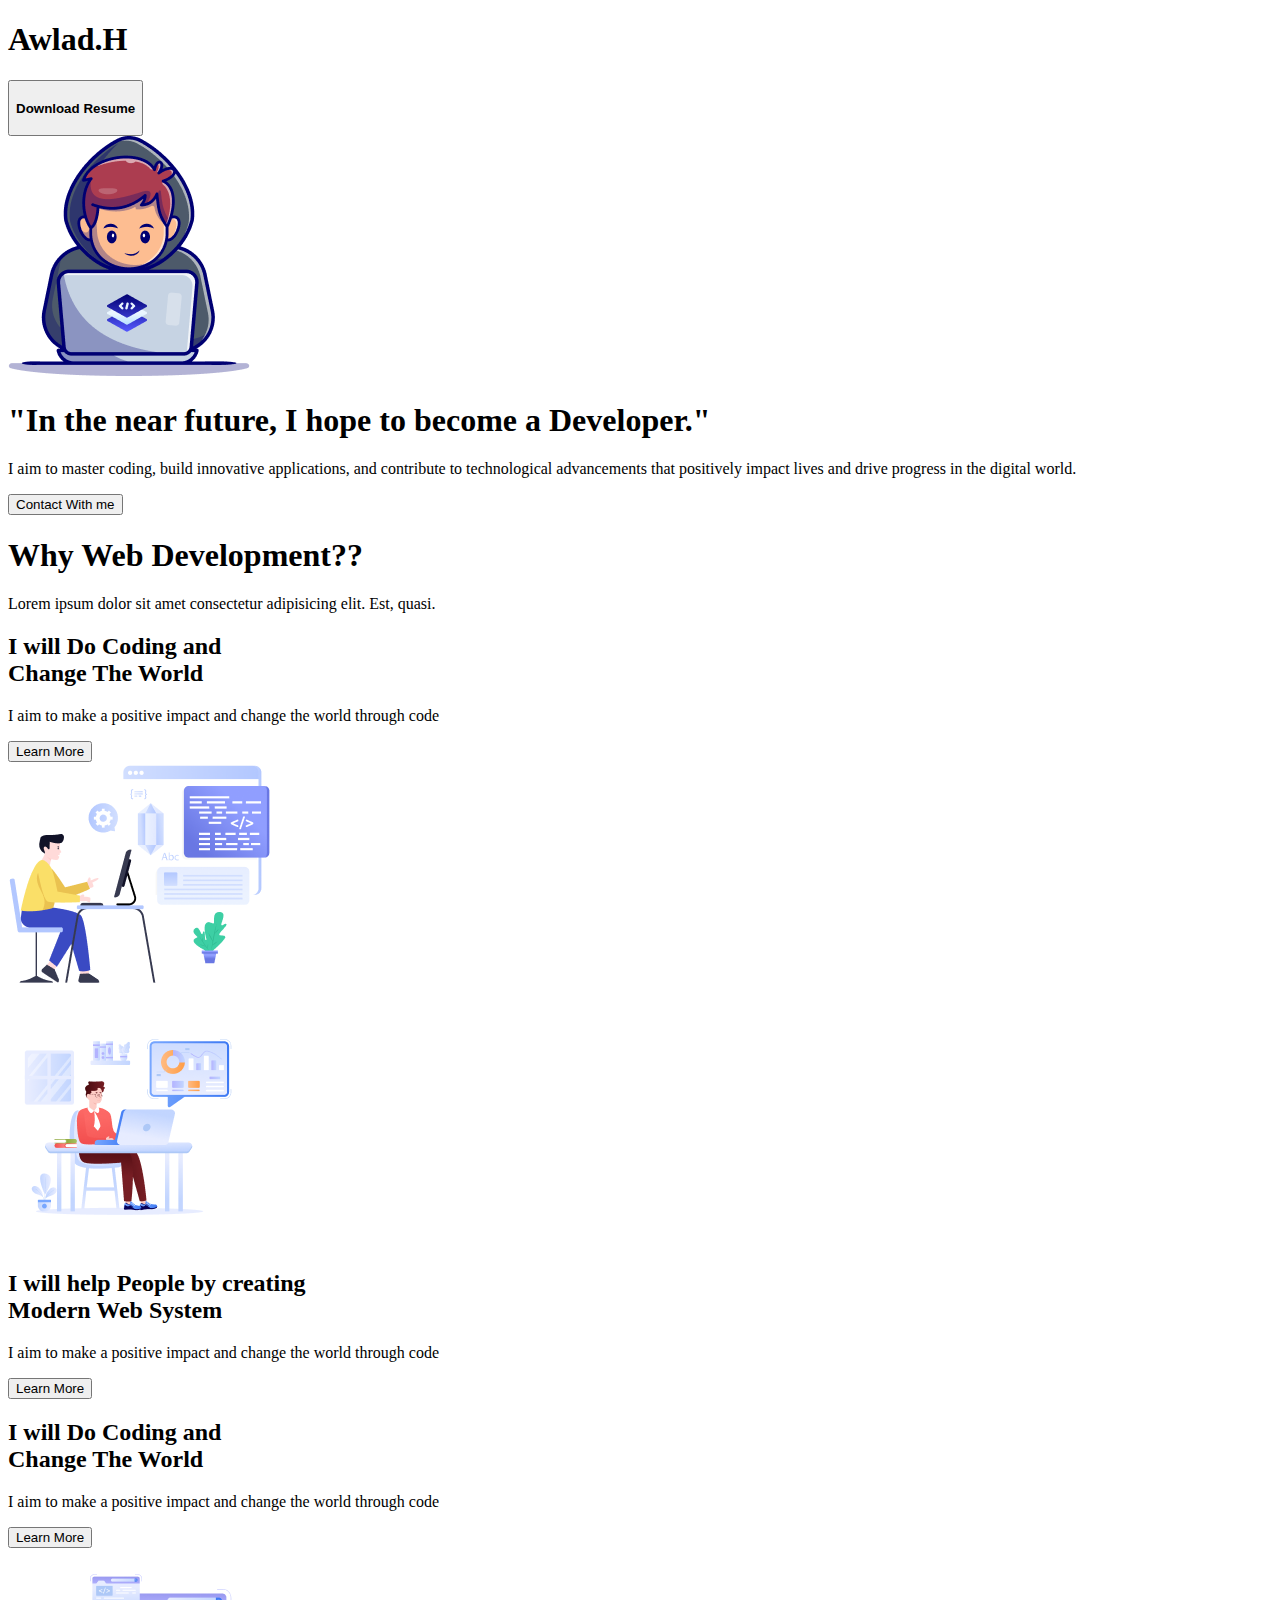
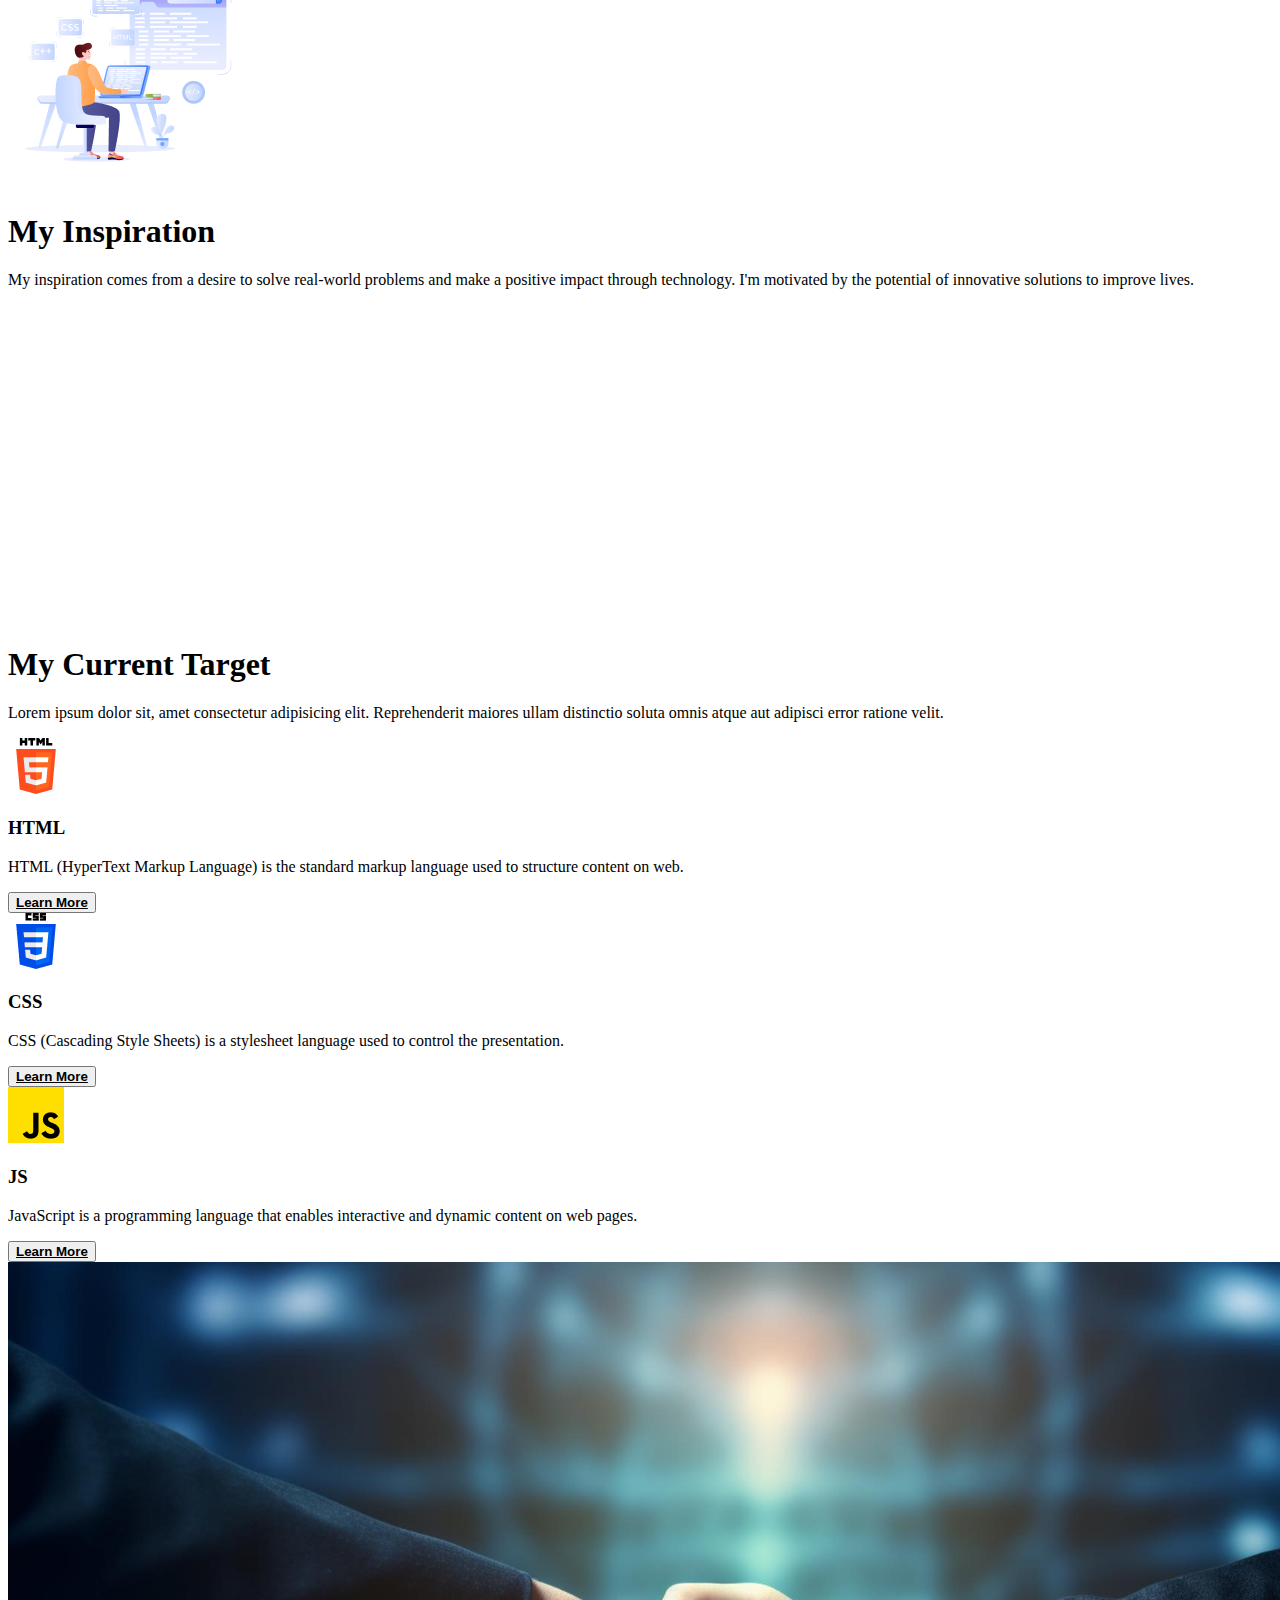
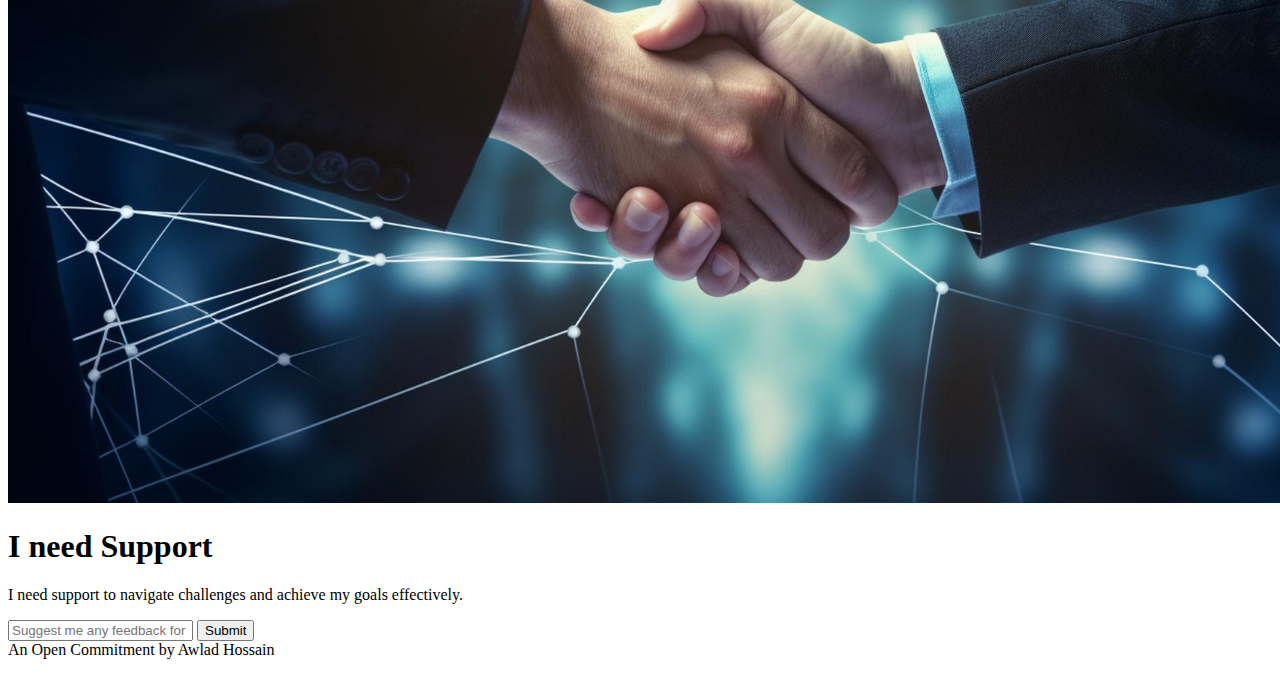
==== Assignment1/index.html @ 0285eeae "first commit" ====
<!DOCTYPE html>
<html lang="en">
<head>
    <meta charset="UTF-8">
    <meta name="viewport" content="width=device-width, initial-scale=1.0">
    <title>Awlad.H Portfolio</title>
    <link rel="stylesheet" href="css/styles.css">
</head>
<body>
    <header> 
        <!--nav start-->
        <div class="navbar-wrapper">
            <nav  class="navbar-main">
                <div>
                    <h1>Awlad.H</h1>
                </div>
                <div>
                    <button class="nav-menu-button"><h4>Download Resume</h4></button>
                </div>
            </nav>
        </div>
    </header>
        <!--nav end-->
        <!--banner start-->
        <main class="main-content">
            <div class="banner">
            <div class="banner-main">
            </div>
                <div class="banner-child">
                    <img src="Assets/Group.png">
                </div>
                <div class="banner-child">
                    <h1>"In the near future, I hope to 
                        become a Developer."</h1>
                    <p>I aim to master coding, build innovative applications, and contribute to technological advancements that positively impact lives and drive progress in the digital world.</p>
                <button>Contact With me</button>
                </div>
            </div>
        
        <!--banner end-->

            <div class="why-web-total">
                <div class="why-web">
                    <h1>Why Web Development??</h1>
                    <p class="text">Lorem ipsum dolor sit amet consectetur adipisicing elit. Est, quasi.</p>
                
                    <div class="groups">
                        <div class="groups-childs">
                        <h2>I will Do Coding and<br>Change The World</h2>
                        <p class="groups-childs-text">I aim to make a positive impact and change the world through code</p>
                        <button>Learn More</button>
                        </div>
                        <div class="groups-childs">
                            <img src="Assets/Layer_1.png" alt="">
                        </div>
                        </div>
                        <div class="groups">
                        <div class="groups-childs">
                            <img src="Assets/Group 3.png" alt="">
                        </div>
                        <h2>I will help People by creating<br>
                            Modern Web System</h2>
                        <p class="groups-childs-text">I aim to make a positive impact and change the world through code</p>
                        <button>Learn More</button>
                        </div>
                        <div class="groups">
                        <div class="groups-childs">
                        <h2>I will Do Coding and<br>Change The World</h2>
                        <p class="groups-childs-text">I aim to make a positive impact and change the world through code</p>
                        <button>Learn More</button>
                        </div>
                        <div class="groups-childs">
                            <img src="Assets/Group 4.png" alt="">
                        </div>
                    </div>
                    
                </div>
            </div>
            <div class="my_inspiration" >
                <h1>My Inspiration</h1>
                <p>My inspiration comes from a desire to solve real-world problems and make a positive impact through technology. I'm motivated by the potential of innovative solutions to improve lives.</p>
                <div class="video">
                    <iframe width="560" height="315" src="https://www.youtube.com/embed/DGHn2uOAVCE?si=MpO9WrohnijeNtgk" title="YouTube video player" frameborder="0" allow="accelerometer; autoplay; clipboard-write; encrypted-media; gyroscope; picture-in-picture; web-share" referrerpolicy="strict-origin-when-cross-origin" allowfullscreen></iframe>
                </div>
            </div>
        
                <div class="My-Current-Target">
                <div class="content-container">
                <h1>My Current Target</h1>
                <p>Lorem ipsum dolor sit, amet consectetur adipisicing elit. Reprehenderit maiores ullam distinctio soluta omnis atque aut adipisci error ratione velit.</p>
                </div>
                <div class="box-container">
                    <div class="red-container">
                        <img src="Assets/html.png" alt="">
                        <h3>HTML</h3>
                        <p>HTML (HyperText Markup Language) is the standard markup language used to structure content on web.</p>
                        <button><b><u>Learn More</u></b></button>
                    </div>
                    <div class="blue-container">
                        <img src="Assets/css.png" alt="">
                        <h3>CSS</h3>
                        <p>CSS (Cascading Style Sheets) is a stylesheet language used to control the presentation.</p>
                        <button><b><u>Learn More</u></b></button>
                    </div>
                    <div class="yellow-container">
                        <img src="Assets/js.png" alt="">
                        <h3>JS</h3>
                        <p>JavaScript is a programming language that enables interactive and dynamic content on web pages.</p>
                        <button><b><u>Learn More</u></b></button>
                    </div>
    
                </div>
                </div>
                <div class="I-need-Support-content">
                    <img src="Assets/handshake.jpg" alt="">
                      <h1>I need Support</h1>
                      <p>
                        I need support to navigate challenges and achieve my goals effectively.
                      </p>
                      <form action="" class="feedback">
                          <input type="text" required placeholder="Suggest me any feedback for me">
                          <button class="submit-btn">Submit</button>
                        </form>

                        <div class="footer">
                            <div>An Open Commitment by Awlad Hossain</div>
                            <div><img src="">
                                <img src="">
                                <img src=""></div>
                            
                        </div>
                </div>


                
    
</body>
</html>
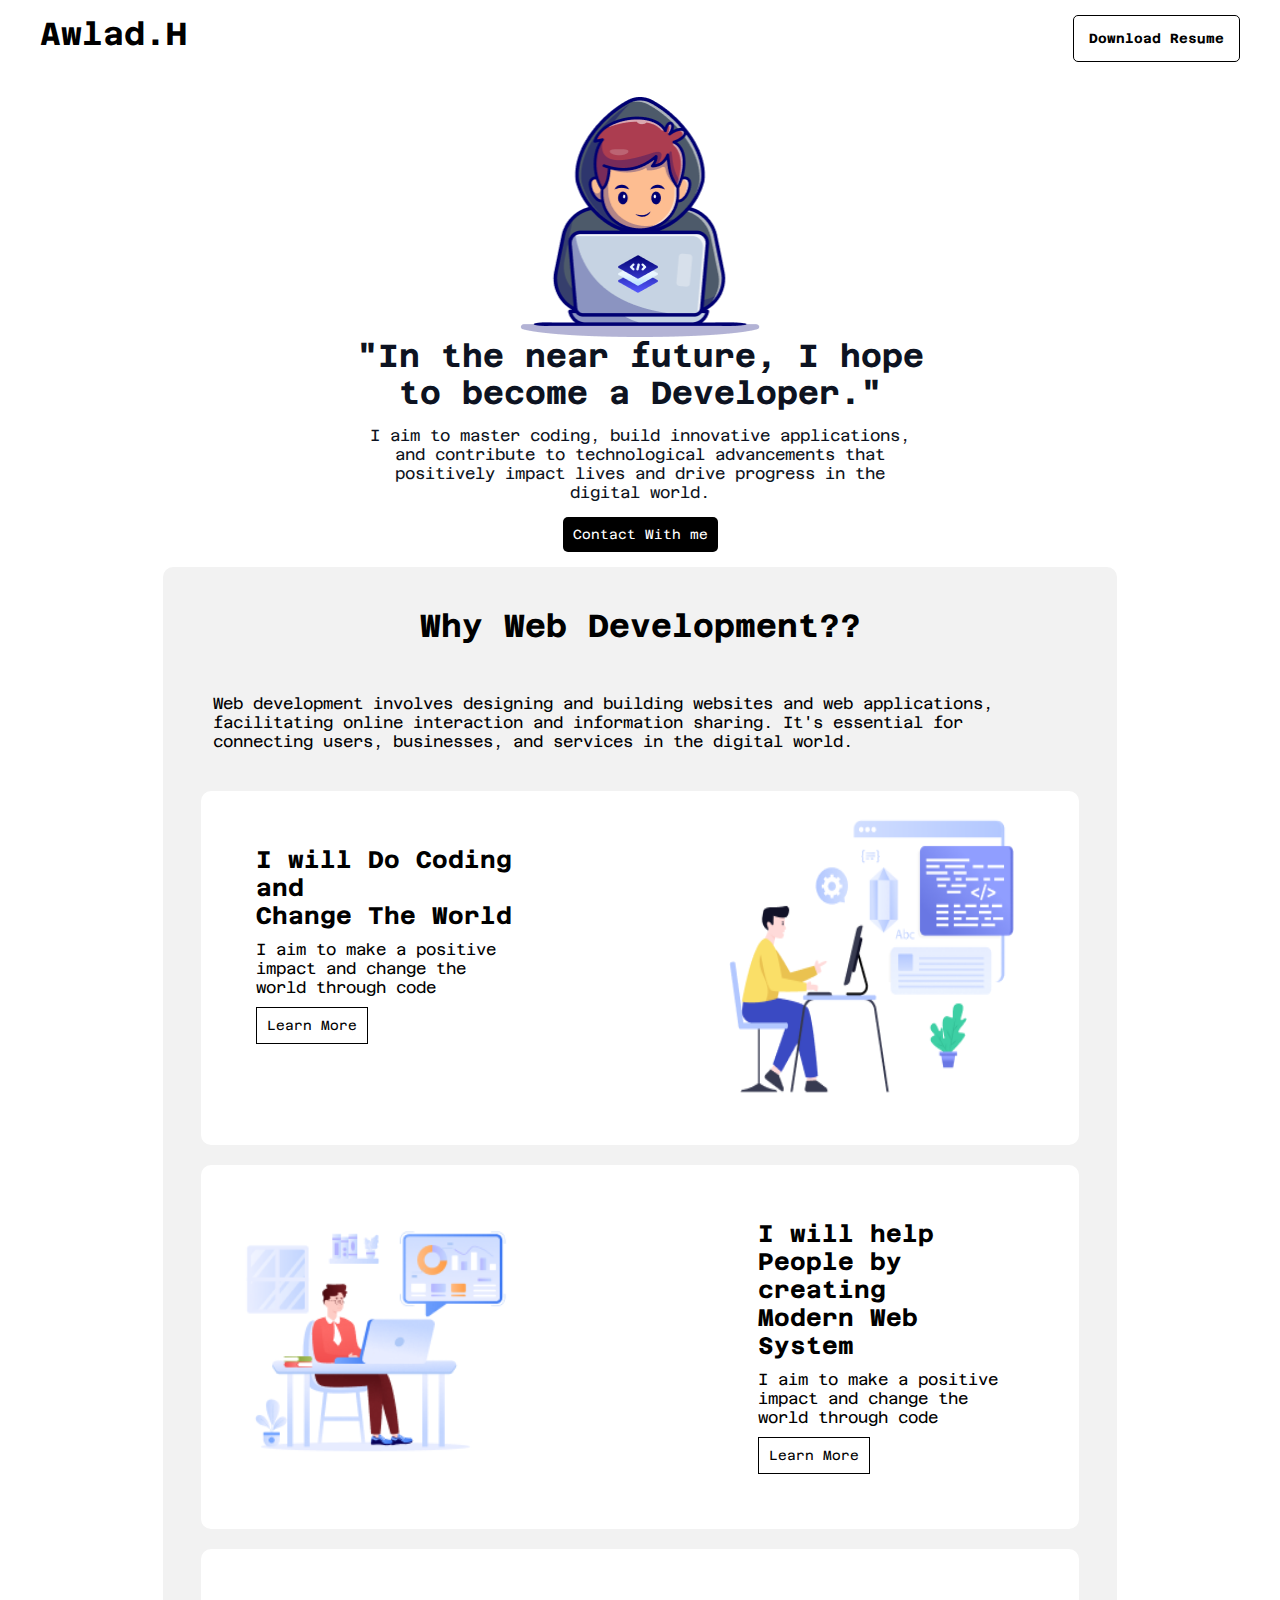
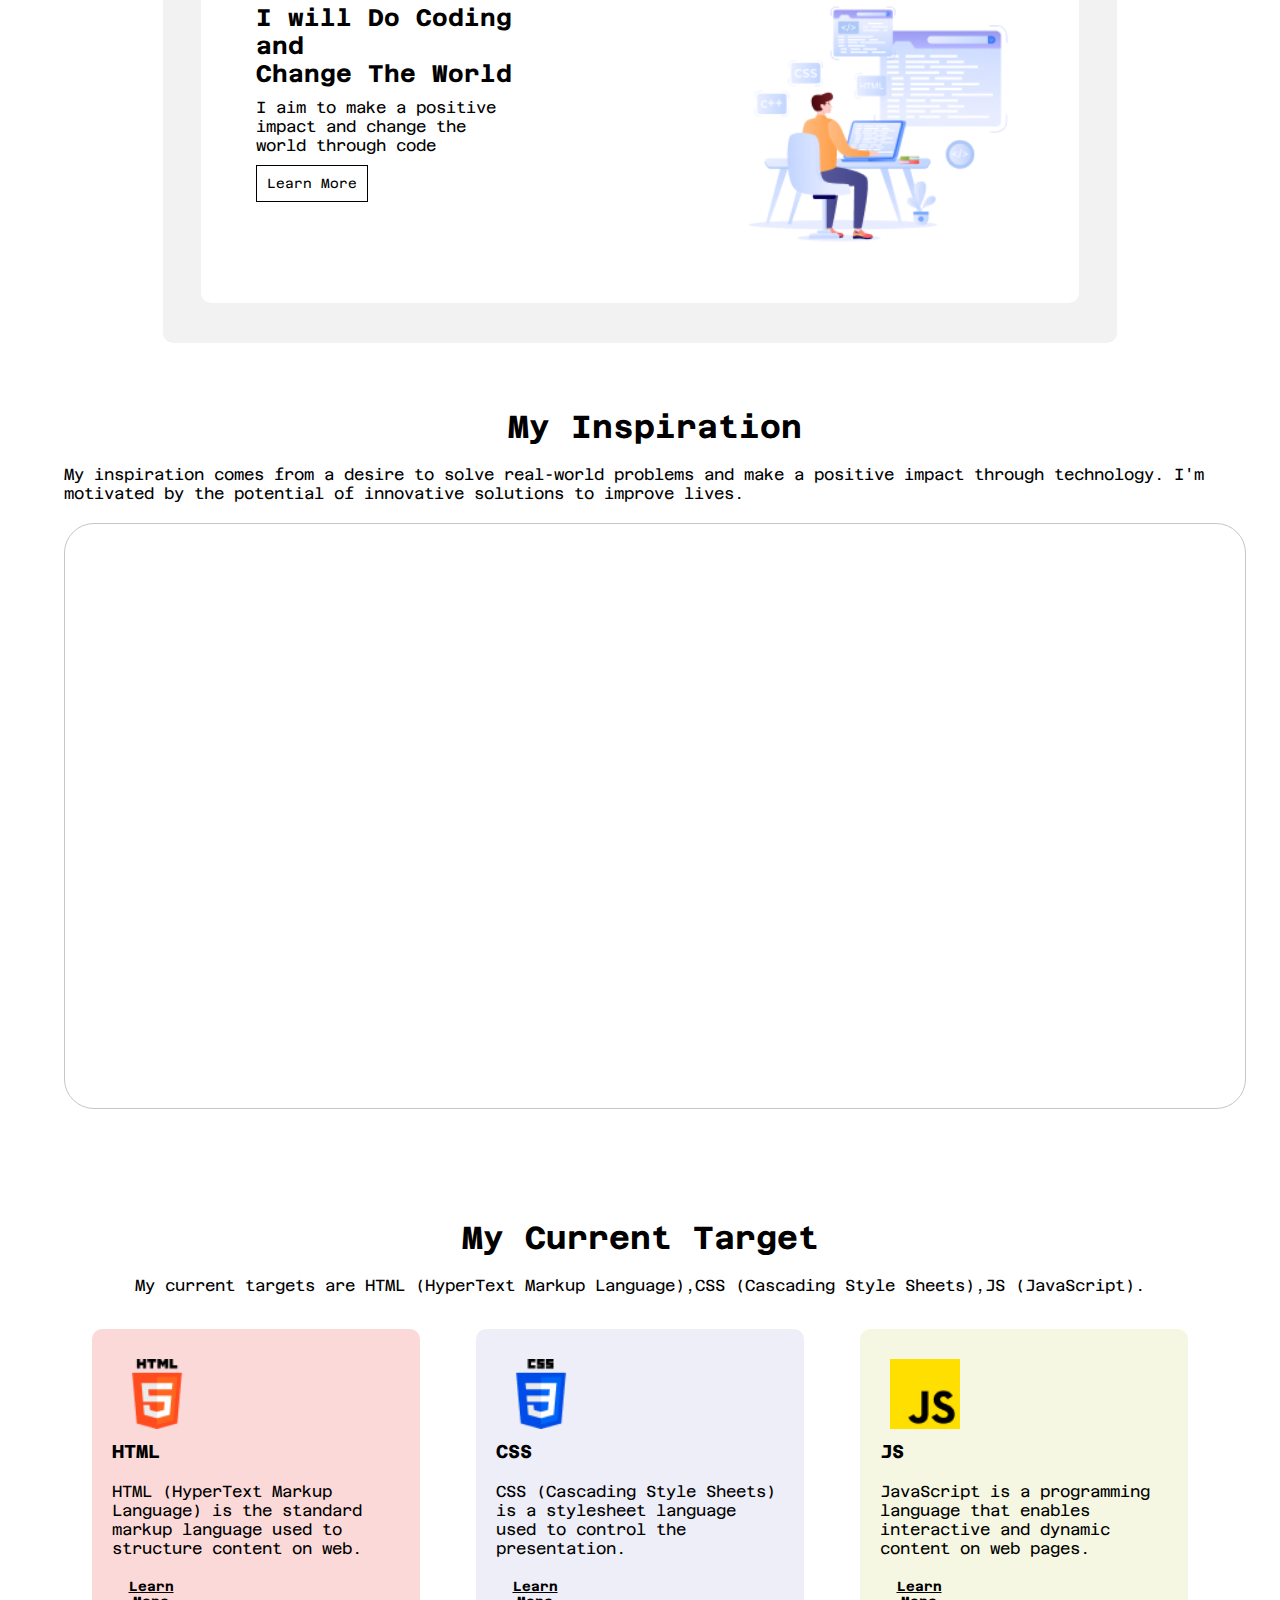
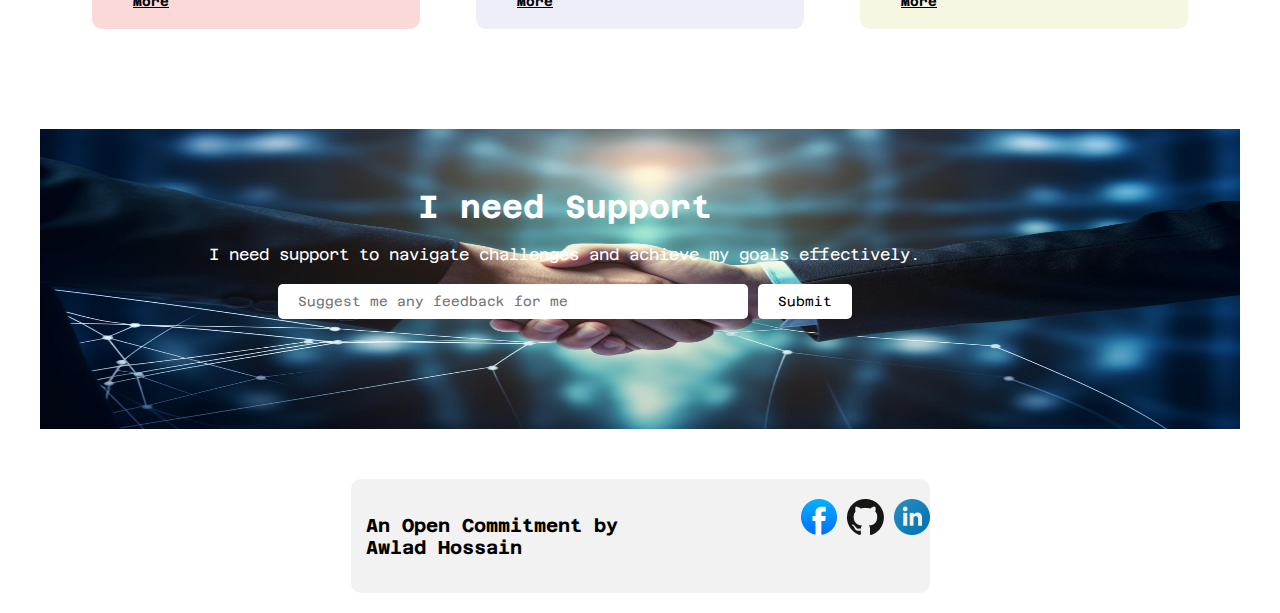
==== commit da99ca4f: "modified html,css" ====
--- a/Assignment1/index.html
+++ b/Assignment1/index.html
@@ -4,7 +4,7 @@
     <meta charset="UTF-8">
     <meta name="viewport" content="width=device-width, initial-scale=1.0">
     <title>Awlad.H Portfolio</title>
-    <link rel="stylesheet" href="css/styles.css">
+    <link rel="stylesheet" href="styles.css">
 </head>
 <body>
     <header> 
@@ -42,32 +42,40 @@
             <div class="why-web-total">
                 <div class="why-web">
                     <h1>Why Web Development??</h1>
-                    <p class="text">Lorem ipsum dolor sit amet consectetur adipisicing elit. Est, quasi.</p>
+                    <p class="text">Web development involves designing and building websites and web applications, facilitating online interaction and information sharing. It's essential for connecting users, businesses, and services in the digital world.</p>
                 
                     <div class="groups">
                         <div class="groups-childs">
+                        <div class="groups-childs-content">
                         <h2>I will Do Coding and<br>Change The World</h2>
                         <p class="groups-childs-text">I aim to make a positive impact and change the world through code</p>
                         <button>Learn More</button>
+                        </div>
                         </div>
                         <div class="groups-childs">
                             <img src="Assets/Layer_1.png" alt="">
                         </div>
                         </div>
                         <div class="groups">
+                            <div class="groups-childs">
+                                <img src="Assets/Group 3.png" alt="">
+                            </div>
+                            <div class="groups-childs">
+                            <div class="groups-childs-content">
+                            <h2>I will help People by creating<br>
+                                Modern Web System</h2>
+                            <p class="groups-childs-text">I aim to make a positive impact and change the world through code</p>
+                            <button>Learn More</button>
+                            </div>
+                            </div>
+                            </div>
+                        <div class="groups">
                         <div class="groups-childs">
-                            <img src="Assets/Group 3.png" alt="">
-                        </div>
-                        <h2>I will help People by creating<br>
-                            Modern Web System</h2>
+                        <div class="groups-childs-content">
+                        <h2>I will Do Coding and<br>Change The World</h2>
                         <p class="groups-childs-text">I aim to make a positive impact and change the world through code</p>
                         <button>Learn More</button>
                         </div>
-                        <div class="groups">
-                        <div class="groups-childs">
-                        <h2>I will Do Coding and<br>Change The World</h2>
-                        <p class="groups-childs-text">I aim to make a positive impact and change the world through code</p>
-                        <button>Learn More</button>
                         </div>
                         <div class="groups-childs">
                             <img src="Assets/Group 4.png" alt="">
@@ -80,14 +88,14 @@
                 <h1>My Inspiration</h1>
                 <p>My inspiration comes from a desire to solve real-world problems and make a positive impact through technology. I'm motivated by the potential of innovative solutions to improve lives.</p>
                 <div class="video">
-                    <iframe width="560" height="315" src="https://www.youtube.com/embed/DGHn2uOAVCE?si=MpO9WrohnijeNtgk" title="YouTube video player" frameborder="0" allow="accelerometer; autoplay; clipboard-write; encrypted-media; gyroscope; picture-in-picture; web-share" referrerpolicy="strict-origin-when-cross-origin" allowfullscreen></iframe>
+                    <iframe width="1100" height="500" src="https://www.youtube.com/embed/DGHn2uOAVCE?si=MpO9WrohnijeNtgk" title="YouTube video player" frameborder="0" allow="accelerometer; autoplay; clipboard-write; encrypted-media; gyroscope; picture-in-picture; web-share" referrerpolicy="strict-origin-when-cross-origin" allowfullscreen></iframe>
                 </div>
             </div>
         
                 <div class="My-Current-Target">
                 <div class="content-container">
                 <h1>My Current Target</h1>
-                <p>Lorem ipsum dolor sit, amet consectetur adipisicing elit. Reprehenderit maiores ullam distinctio soluta omnis atque aut adipisci error ratione velit.</p>
+                <p>My current targets are HTML (HyperText Markup Language),CSS (Cascading Style Sheets),JS (JavaScript).</p>
                 </div>
                 <div class="box-container">
                     <div class="red-container">
@@ -111,28 +119,39 @@
     
                 </div>
                 </div>
-                <div class="I-need-Support-content">
-                    <img src="Assets/handshake.jpg" alt="">
+                <div class="I-need-Support">
+                    <img class="rounded-image" src="Assets/handshake.jpg" alt="">
+                    <div class="I-need-Support-content">
                       <h1>I need Support</h1>
                       <p>
                         I need support to navigate challenges and achieve my goals effectively.
                       </p>
                       <form action="" class="feedback">
-                          <input type="text" required placeholder="Suggest me any feedback for me">
+                          <input type="text" class="Suggest-me" placeholder="Suggest me any feedback for me">
                           <button class="submit-btn">Submit</button>
                         </form>
+                    </div>
+                    </div>
 
-                        <div class="footer">
-                            <div>An Open Commitment by Awlad Hossain</div>
-                            <div><img src="">
-                                <img src="">
-                                <img src=""></div>
-                            
-                        </div>
-                </div>
+                        <footer>
+                            <div class="footer-content">
+                            <h3 class="text">An Open Commitment by Awlad Hossain</h3>
+                            <div class="image">
+                                <img src="Assets/facebook.png">
+                                <img src="Assets/github.png">
+                                <img src="Assets/linkedin-icon 1.png"></div>   
+                            </div>               
+                        </footer>
+                
 
 
                 
+                
+        
+
+
+    
+  
     
 </body>
-</html>+</html>
--- a/Assignment1/styles.css
+++ b/Assignment1/styles.css
@@ -0,0 +1,375 @@
+@import url('https://fonts.googleapis.com/css2?family=Azeret+Mono:ital,wght@0,100..900;1,100..900&display=swap');
+*{
+    font-family: "Azeret Mono", monospace;
+    margin: 0;
+    padding: 0;
+    
+}
+.navbar-wrapper{
+    background-color: white;
+}
+
+/* navbas css */
+.navbar-main{
+    display: flex;
+    justify-content: space-between;
+    max-width: 1200px;
+    margin: 0 auto;
+    padding: 15px;
+}
+
+.nav-menu-button{
+    background-color: white;
+    padding: 15px;
+    border: 1px solid black;
+    border-radius: 5px;
+
+}
+
+
+/* banner start*/
+
+.main-content{
+    max-width: 1440px;
+    margin: 0 auto;
+    justify-items: center;
+    width: 90%;
+    margin: 0 auto;
+    padding: 20px;
+   
+}
+
+.banner{
+    background-image: url('/Assets/Hero-bg.png');
+}
+
+.banner-main{
+    max-width: 1440px;
+    
+}
+
+.banner-child img{
+    display: flex;
+    flex-direction: column;
+    justify-content: center;
+    align-items: center;
+    height: 240px;
+    width: 240px;
+    margin: 0 auto;
+}
+.banner-child{
+    width: 50%;
+    margin: 0 auto;
+    color: rgb(13, 19, 33);
+    letter-spacing: 0%;
+    text-align: center;
+    
+}
+.banner-child p{
+    padding: 15px;
+
+}
+
+.banner-child button{
+    padding: 10px;
+    background-color: black;
+    color: white;
+    border-radius: 5px;
+    border: none;
+
+}
+    
+
+/* banner end*/
+
+/* body start */
+
+
+.why-web-total{
+    padding: 15px;
+    
+}
+
+.why-web{
+    background-color:rgb(242, 242, 242);
+    display: flex;
+    flex-direction: column;
+    justify-content: space-between;
+    align-items: center;
+    max-width: 1200px;
+    align-items: center;
+    padding: 40px 0 40px 0;
+    margin: 0 auto;
+    border-radius: 10px;
+    width:85%
+
+}
+
+.why-web p{
+    align-items: center;
+    padding: 50px 50px 20px;
+}
+.groups{
+    background-color: white;
+    display: flex;
+    flex-direction: row;
+    justify-content: space-between;
+    border-radius: 10px;
+    margin: 0 auto;
+    width: 90%;
+    padding: 10px;
+    margin-top: 20px;
+}
+
+.groups-childs{
+    width: 38%;
+    padding: 15px;
+}
+
+.groups-childs img{
+
+    height: 300px;
+    width: 300px;
+}
+
+
+.groups-childs .groups-childs-text{
+    padding: 10px 10px 10px 0;
+    
+}
+
+.groups button{
+    padding: 10px;
+    background-color: white;
+    color: black;
+    border: 1px solid black;
+
+}
+.groups-childs-content{
+    padding: 30px 30px 30px 30px;
+}
+
+.my_inspiration{
+    display: flex;
+    flex-direction: column;
+    justify-content: space-between;
+    align-items: center;
+    max-width: 1200px;
+    align-items: center;
+    padding: 50px 0;
+    margin: 0 auto;
+    border-radius: 10px;
+    
+}
+.my_inspiration p{
+    align-items: center;
+    padding: 20px 0;
+}
+
+.my_inspiration iframe{
+    padding: 20px;
+    border-radius: 10px;
+    color: rgb(147, 155, 163);
+    border-radius: 30px;
+}
+
+.my_inspiration .video{
+    padding: 20px;
+    border: 1px solid rgb(202, 196, 196);
+    border-radius: 30px;
+}
+.My-Current-Target{
+    display: flex;
+    flex-direction: column;
+    justify-content: space-between;
+    align-items: center;
+    max-width: 1200px;
+    align-items: center;
+    padding: 50px 0;
+    margin: 0 auto;
+    border-radius: 10px;
+}
+
+.My-Current-Target p{
+    padding: 20px 0;
+}
+
+.My-Current-Target .content-container {
+
+    border-radius: 10px;
+    align-items: center;
+    height: 100px;
+    padding: 10px;
+}
+
+.My-Current-Target .box-container {
+    display: flex;
+    flex-direction: row;
+    justify-content: space-between;
+    width: 100%;
+    background-color: transparent;
+    margin: 0 auto;
+    border-radius: 10px;
+    height: 300px;
+   
+}
+
+.My-Current-Target .red-container {
+    display: flex;
+    flex-direction: column;
+    justify-content: space-between;
+    width: 25%;
+    background-color: rgb(252, 217, 217);
+    margin: 0 auto;
+    border-radius: 10px;
+    padding: 20px;
+
+}
+
+.My-Current-Target .blue-container {
+    display: flex;
+    flex-direction: column;
+    justify-content: space-between;
+    width: 25%;
+    background-color: rgb(237, 238, 248);
+    margin: 0 auto;
+    border-radius: 10px;
+    padding: 20px;
+
+}
+
+.My-Current-Target .yellow-container {
+    display: flex;
+    flex-direction: column;
+    justify-content: space-between;
+    width: 25%;
+    background-color: rgb(245, 247, 226);
+    margin: 0 auto;
+    border-radius: 10px;
+    padding: 20px;
+
+}
+
+.My-Current-Target img{
+    height: 70px;
+    width: 70px;
+    padding: 10px;
+}
+
+.My-Current-Target button {
+    background-color: transparent;
+    color: black;
+    border: none;
+    align-items: left;
+    margin-right: 210px;
+}
+
+.content-container{
+    text-align: center;
+}
+
+.I-need-Support .rounded-image{
+    display: flex;
+    flex-direction: column;
+    justify-content: space-between;
+    align-items: center;
+    max-width: 1200px;
+    align-items: center;
+    padding: 50px 0;
+    margin: 0 auto;
+    border-radius: 20px;
+    height: 300px;
+    width: 1200px;
+    border-radius: 1%;
+    
+}
+
+
+.I-need-Support{
+    position: relative;
+}
+.I-need-Support-content h1{
+    padding: 20px;
+}
+
+.I-need-Support-content{
+    position: absolute;
+    bottom: 140px;
+    right: 300px;
+    color: white;
+    padding-left: 20px;
+    padding-right: 20px;
+    display: flex;
+    flex-direction: column;
+    justify-content: space-between;
+    align-items: center;
+    margin: 0 auto;
+    max-width: 1200px;
+
+}
+
+.I-need-Support-content .feedback{
+    bottom: 70px;
+    right: 300px;
+    color: white;
+    padding: 20px;
+    margin: 0 auto;
+    max-width: 1200px;
+}
+
+.Suggest-me{
+    width: 430px;
+    padding: 10px 20px;
+    border: none;
+    border-radius: 5px;
+    background-color:white;
+    color: black;
+}
+.submit-btn{
+    padding: 10px 20px;
+    border: none;
+    border-radius: 5px;
+    background-color:white;
+    color: black;
+    cursor: pointer;
+}
+
+footer{
+    border-radius: 10px;
+    background-color:rgb(242, 242, 242);
+    max-width: 1440px;
+}
+
+.footer-content{
+    display: flex;
+    flex-direction: row;
+    justify-content: space-between;
+    max-width: 1200px;
+    padding: 20px 0;
+    margin: 0 auto;
+    
+}
+.footer-content .text{
+    border-radius: 10px;
+    padding: 15px;
+    max-width: 1200px;
+    width: 50%;
+}
+
+.footer-content.image{
+
+    bottom: 70px;
+    right: 300px;
+    color: white;
+    padding: 20px;
+    margin: 0 auto;
+    width: 50%;
+
+}
+.footer img{
+    width: 5%;
+    padding: 5px;
+
+}
+
+
